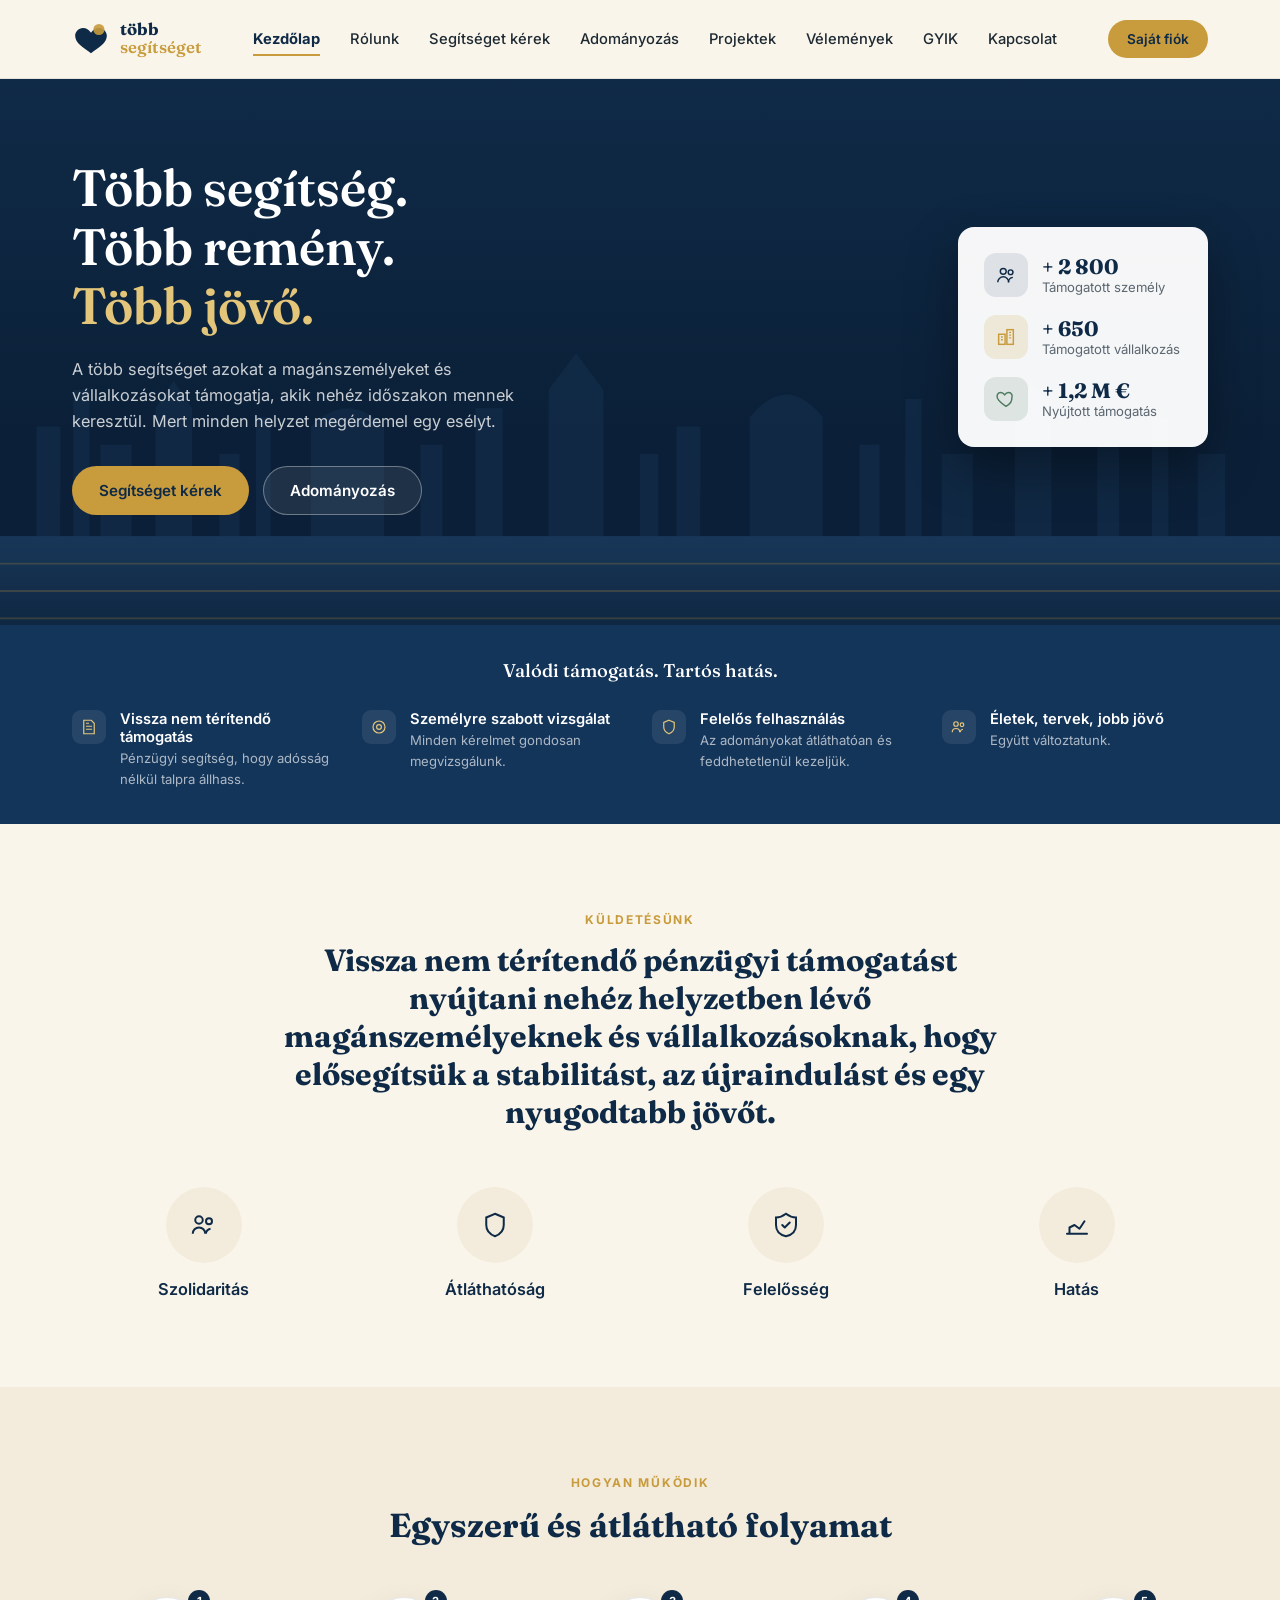
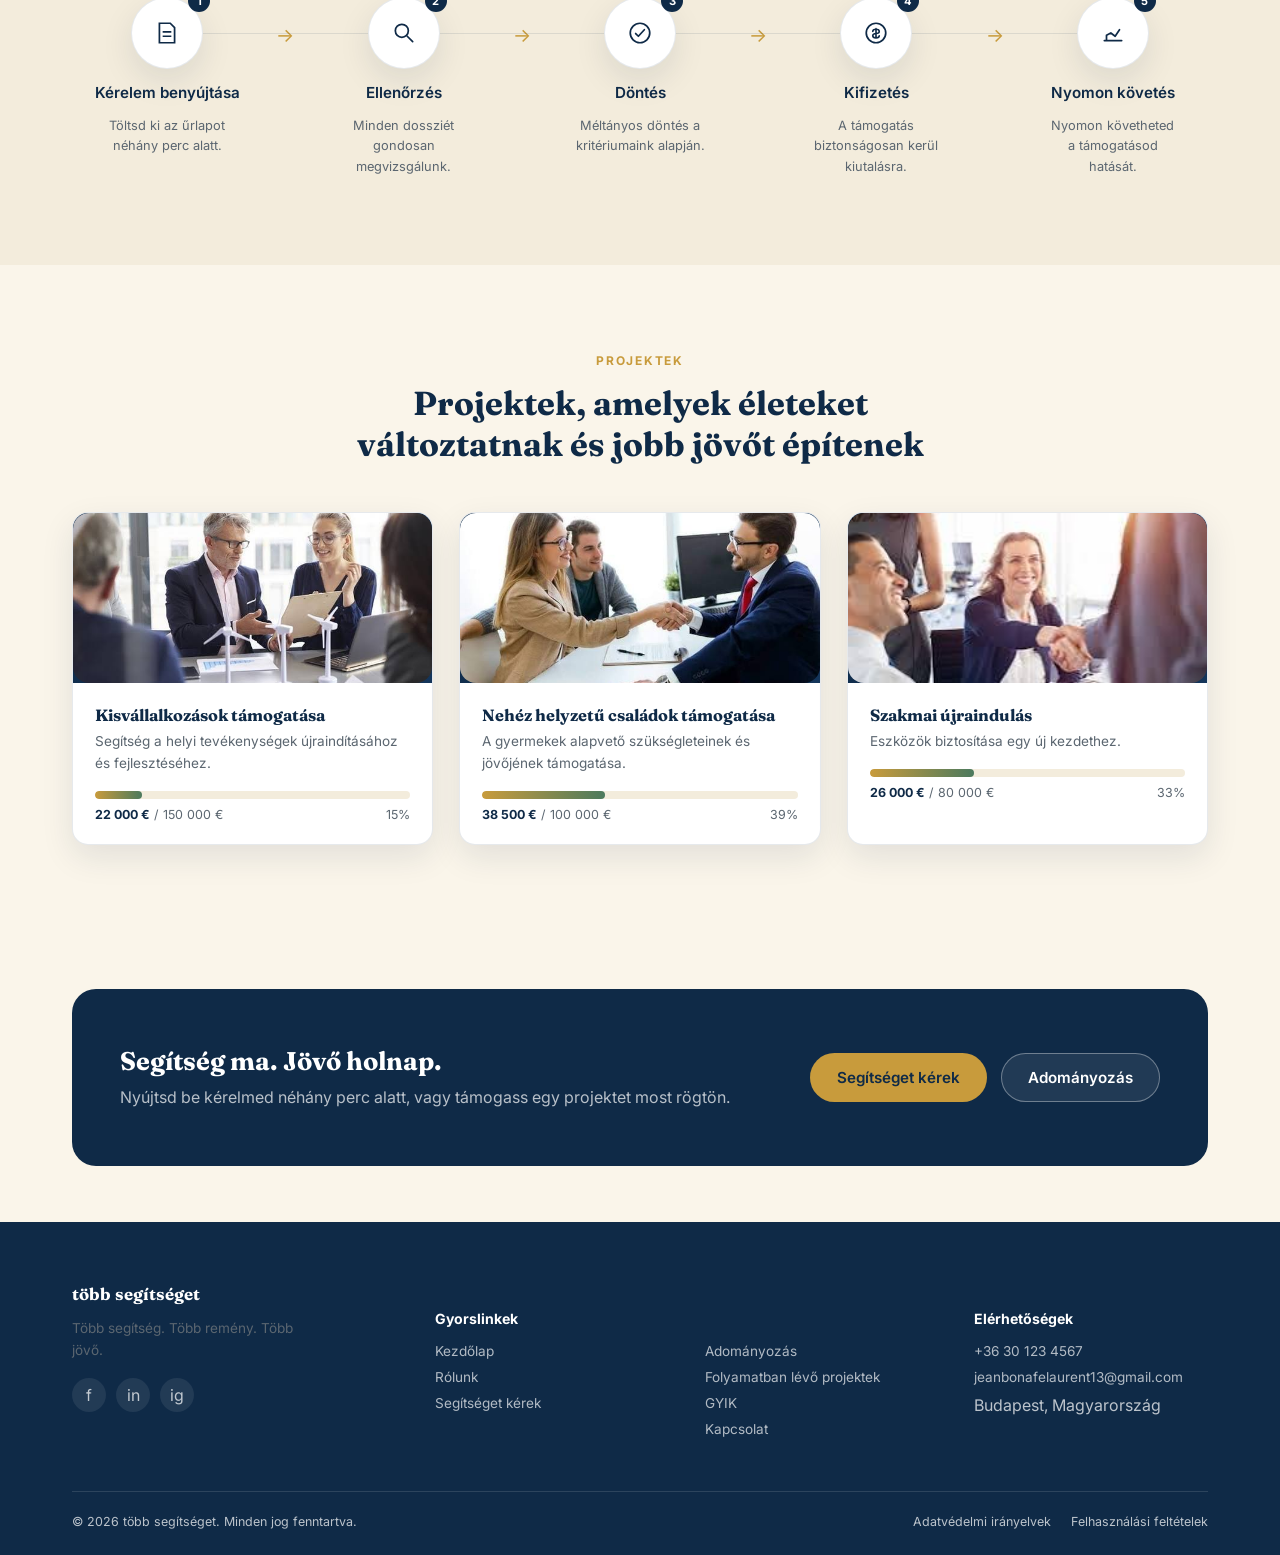
==== index.html @ 17ec4cb7 "Frist commit" ====
<!DOCTYPE html>
<html lang="hu">
<head>
<meta charset="UTF-8">
<meta name="viewport" content="width=device-width, initial-scale=1.0">
<title>Több Segítséget — Plus d'aide. Plus d'espoir. Plus d'avenir.</title>
<link rel="stylesheet" href="css/style.css">
</head>
<body>

<!-- ===================== HEADER ===================== -->
<header class="site-header">
  <div class="container">
    <a href="index.html" class="brand">
      <svg class="brand-mark" viewBox="0 0 48 48" fill="none" xmlns="http://www.w3.org/2000/svg">
        <path d="M14 10c-6 0-10 5-10 10 0 9 10 15 20 22 10-7 20-13 20-22 0-5-4-10-10-10-4 0-7.5 2.2-10 6-2.5-3.8-6-6-10-6z" fill="#0F2A47"/>
        <path d="M24 22c4-5 8-8 12-8 4.5 0 8 3.3 8 8 0 6.5-6.5 11-14 16" fill="none" stroke="#C89B3C" stroke-width="0" />
        <circle cx="34" cy="12" r="7" fill="#C89B3C" opacity="0.9"/>
      </svg>
      <span class="brand-text">
        <span class="top">több</span>
        <span class="bottom">segítséget</span>
      </span>
    </a>
    <nav class="main-nav">
      <a href="index.html" class="active" data-i18n="nav_home">Accueil</a>
      <a href="apropos.html" data-i18n="nav_about">À propos</a>
      <a href="demander-aide.html" data-i18n="nav_ask">Demander une aide</a>
      <a href="financement.html" data-i18n="nav_fund">Faire un financement</a>
      <a href="projets.html" data-i18n="nav_projects">Projets</a>
      <a href="temoignages.html" data-i18n="nav_testimonials">Témoignages</a>
      <a href="faq.html" data-i18n="nav_faq">FAQ</a>
      <a href="contact.html" data-i18n="nav_contact">Contact</a>
    </nav>
    <div class="nav-cta">
      <a href="dashboard.html" class="btn btn-gold btn-sm" data-i18n="nav_account">Espace personnel</a>
      <button class="nav-toggle" aria-label="Menu"><span></span><span></span><span></span></button>
    </div>
  </div>
</header>

<!-- ===================== HERO ===================== -->
<section class="hero">
  <svg class="hero-skyline" viewBox="0 0 1400 640" preserveAspectRatio="xMidYMax slice" xmlns="http://www.w3.org/2000/svg">
    <defs>
      <linearGradient id="skyGrad" x1="0" y1="0" x2="0" y2="1">
        <stop offset="0%" stop-color="#0F2A47"/>
        <stop offset="60%" stop-color="#0B2038"/>
        <stop offset="100%" stop-color="#0B2038"/>
      </linearGradient>
      <linearGradient id="riverGrad" x1="0" y1="0" x2="0" y2="1">
        <stop offset="0%" stop-color="#1a3a5c"/>
        <stop offset="100%" stop-color="#0B2038"/>
      </linearGradient>
    </defs>
    <rect width="1400" height="640" fill="url(#skyGrad)"/>
    <!-- distant skyline silhouette, evokes a riverside capital at dusk -->
    <g opacity="0.55" fill="#16324f">
      <rect x="40" y="380" width="26" height="140"/>
      <rect x="80" y="340" width="18" height="180"/>
      <rect x="110" y="400" width="34" height="120"/>
      <polygon points="170,520 170,360 190,330 210,360 210,520"/>
      <rect x="240" y="410" width="22" height="110"/>
      <rect x="280" y="370" width="16" height="150"/>
      <path d="M340 520 L340 380 Q380 340 420 380 L420 520 Z"/>
      <rect x="460" y="400" width="24" height="120"/>
      <rect x="520" y="360" width="30" height="160"/>
      <polygon points="600,520 600,340 630,300 660,340 660,520"/>
      <rect x="700" y="410" width="20" height="110"/>
      <rect x="740" y="380" width="26" height="140"/>
      <path d="M820 520 L820 370 Q860 320 900 370 L900 520 Z"/>
      <rect x="940" y="400" width="22" height="120"/>
      <rect x="990" y="350" width="18" height="170"/>
      <rect x="1030" y="410" width="34" height="110"/>
      <polygon points="1110,520 1110,360 1130,330 1150,360 1150,520"/>
      <rect x="1200" y="400" width="24" height="120"/>
      <rect x="1260" y="370" width="18" height="150"/>
      <rect x="1310" y="410" width="30" height="110"/>
    </g>
    <!-- river -->
    <rect x="0" y="500" width="1400" height="140" fill="url(#riverGrad)"/>
    <g opacity="0.25" stroke="#C89B3C" stroke-width="2">
      <line x1="0" y1="530" x2="1400" y2="530"/>
      <line x1="0" y1="560" x2="1400" y2="560"/>
      <line x1="0" y1="590" x2="1400" y2="590"/>
    </g>
  </svg>

  <div class="hero-inner">
    <div>
      <h1 data-i18n="hero_title">Plus d'aide.<br>Plus d'espoir.<br><span class="accent">Plus d'avenir.</span></h1>
      <p class="lead" data-i18n="hero_lead">több segítséget soutient les personnes et les entreprises qui traversent des moments difficiles. Parce que chaque situation mérite une opportunité.</p>
      <div class="hero-actions">
        <a href="demander-aide.html" class="btn btn-gold" data-i18n="nav_ask">Demander une aide</a>
        <a href="financement.html" class="btn btn-ghost-white" data-i18n="nav_fund">Faire un financement</a>
      </div>
    </div>

    <div class="hero-stat-card">
      <div class="stat-row">
        <div class="stat-icon i-people">
          <svg width="22" height="22" viewBox="0 0 24 24" fill="none"><circle cx="9" cy="8" r="3.2" stroke="currentColor" stroke-width="1.6"/><path d="M3 20c0-3.3 2.7-6 6-6s6 2.7 6 6" stroke="currentColor" stroke-width="1.6"/><circle cx="17" cy="9" r="2.6" stroke="currentColor" stroke-width="1.6"/><path d="M14.5 20c.3-2.8 2.3-5 5-5.4" stroke="currentColor" stroke-width="1.6"/></svg>
        </div>
        <div>
          <strong>+ 2 800</strong>
          <span data-i18n="stat_people">Personnes aidées</span>
        </div>
      </div>
      <div class="stat-row">
        <div class="stat-icon i-biz">
          <svg width="22" height="22" viewBox="0 0 24 24" fill="none"><rect x="4" y="9" width="7" height="11" stroke="currentColor" stroke-width="1.6"/><rect x="13" y="4" width="7" height="16" stroke="currentColor" stroke-width="1.6"/><path d="M6.5 12h2M6.5 15h2M15.5 7h2M15.5 10h2M15.5 13h2" stroke="currentColor" stroke-width="1.4"/></svg>
        </div>
        <div>
          <strong>+ 650</strong>
          <span data-i18n="stat_biz">Entreprises soutenues</span>
        </div>
      </div>
      <div class="stat-row">
        <div class="stat-icon i-heart">
          <svg width="22" height="22" viewBox="0 0 24 24" fill="none"><path d="M12 20s-7-4.4-9.3-8.8C1.4 8 3 5 6.2 5c2 0 3.4 1.2 4.3 2.6.9-1.4 2.3-2.6 4.3-2.6 3.2 0 4.8 3 3.5 6.2C19 15.6 12 20 12 20z" stroke="currentColor" stroke-width="1.6" stroke-linejoin="round"/></svg>
        </div>
        <div>
          <strong>+ 1,2 M €</strong>
          <span data-i18n="stat_amount">Aides accordées</span>
        </div>
      </div>
    </div>
  </div>
</section>

<!-- ===================== TRUST / VALUE BAR ===================== -->
<section class="trust-bar">
  <div class="container">
    <h3 data-i18n="trust_head">Un soutien concret. Un impact durable.</h3>
    <div class="trust-grid">
      <div class="trust-item">
        <div class="ic"><svg width="18" height="18" viewBox="0 0 24 24" fill="none"><path d="M7 3h8l4 4v14H5V3h2z" stroke="currentColor" stroke-width="1.6"/><path d="M8 11h8M8 15h8M8 7h4" stroke="currentColor" stroke-width="1.6"/></svg></div>
        <div><strong data-i18n="trust1_t">Aide non remboursable</strong><p data-i18n="trust1_p">Une aide financière pour rebondir sans dette.</p></div>
      </div>
      <div class="trust-item">
        <div class="ic"><svg width="18" height="18" viewBox="0 0 24 24" fill="none"><circle cx="12" cy="12" r="8" stroke="currentColor" stroke-width="1.6"/><circle cx="12" cy="12" r="3.2" stroke="currentColor" stroke-width="1.6"/></svg></div>
        <div><strong data-i18n="trust2_t">Étude personnalisée</strong><p data-i18n="trust2_p">Chaque demande est analysée avec attention.</p></div>
      </div>
      <div class="trust-item">
        <div class="ic"><svg width="18" height="18" viewBox="0 0 24 24" fill="none"><path d="M12 3l7 3v6c0 4.5-3 7.5-7 9-4-1.5-7-4.5-7-9V6l7-3z" stroke="currentColor" stroke-width="1.6"/></svg></div>
        <div><strong data-i18n="trust3_t">Utilisation responsable</strong><p data-i18n="trust3_p">Des fonds gérés avec transparence et intégrité.</p></div>
      </div>
      <div class="trust-item">
        <div class="ic"><svg width="18" height="18" viewBox="0 0 24 24" fill="none"><circle cx="8" cy="8" r="3" stroke="currentColor" stroke-width="1.6"/><circle cx="16" cy="9" r="2.4" stroke="currentColor" stroke-width="1.6"/><path d="M3 19c0-2.8 2.2-5 5-5s5 2.2 5 5M13.5 19c.2-2 1.7-3.6 3.7-4" stroke="currentColor" stroke-width="1.6"/></svg></div>
        <div><strong data-i18n="trust4_t">Des vies, des projets, un avenir meilleur</strong><p data-i18n="trust4_p">Ensemble, faisons la différence.</p></div>
      </div>
    </div>
  </div>
</section>

<!-- ===================== MISSION ===================== -->
<section class="section">
  <div class="container">
    <div class="mission">
      <span class="eyebrow" data-i18n="eyebrow_mission">Notre mission</span>
      <h2 data-i18n="mission_text">Offrir un soutien financier non remboursable aux personnes et aux entreprises en difficulté, afin de favoriser la stabilité, la relance et un avenir plus serein.</h2>
    </div>

    <div class="values-grid">
      <div class="value-card">
        <div class="value-icon"><svg width="30" height="30" viewBox="0 0 24 24" fill="none"><circle cx="8" cy="8" r="3" stroke="currentColor" stroke-width="1.6"/><circle cx="16" cy="9" r="2.4" stroke="currentColor" stroke-width="1.6"/><path d="M3 19c0-2.8 2.2-5 5-5s5 2.2 5 5M13.5 19c.2-2 1.7-3.6 3.7-4" stroke="currentColor" stroke-width="1.6"/></svg></div>
        <h4 data-i18n="value1">Solidarité</h4>
      </div>
      <div class="value-card">
        <div class="value-icon"><svg width="30" height="30" viewBox="0 0 24 24" fill="none"><path d="M12 3l7 3v6c0 4.5-3 7.5-7 9-4-1.5-7-4.5-7-9V6l7-3z" stroke="currentColor" stroke-width="1.6"/></svg></div>
        <h4 data-i18n="value2">Transparence</h4>
      </div>
      <div class="value-card">
        <div class="value-icon"><svg width="30" height="30" viewBox="0 0 24 24" fill="none"><path d="M12 3c4 3 6 3 8 3v6c0 5-3.5 8-8 9-4.5-1-8-4-8-9V6c2 0 4 0 8-3z" stroke="currentColor" stroke-width="1.6"/><path d="M9 12l2 2 4-4" stroke="currentColor" stroke-width="1.6" stroke-linecap="round" stroke-linejoin="round"/></svg></div>
        <h4 data-i18n="value3">Responsabilité</h4>
      </div>
      <div class="value-card">
        <div class="value-icon"><svg width="30" height="30" viewBox="0 0 24 24" fill="none"><path d="M4 19h16M6 19v-5l4-2 4 3 4-6" stroke="currentColor" stroke-width="1.6" stroke-linecap="round" stroke-linejoin="round"/></svg></div>
        <h4 data-i18n="value4">Impact</h4>
      </div>
    </div>
  </div>
</section>

<!-- ===================== PROCESS ===================== -->
<section class="section process">
  <div class="container">
    <div class="section-head">
      <span class="eyebrow" data-i18n="eyebrow_how">Comment ça marche</span>
      <h2 data-i18n="process_title">Un processus simple et transparent</h2>
    </div>
    <div class="process-steps">
      <div class="step">
        <div class="step-num"><span class="badge">1</span><svg width="26" height="26" viewBox="0 0 24 24" fill="none"><path d="M7 3h8l4 4v14H5V3h2z" stroke="currentColor" stroke-width="1.6"/><path d="M8 11h8M8 15h8" stroke="currentColor" stroke-width="1.6"/></svg></div>
        <h4 data-i18n="step1_t">Déposer une demande</h4>
        <p data-i18n="step1_p">Remplissez le formulaire en quelques minutes.</p>
      </div>
      <span class="step-arrow">→</span>
      <div class="step">
        <div class="step-num"><span class="badge">2</span><svg width="26" height="26" viewBox="0 0 24 24" fill="none"><circle cx="10" cy="10" r="6" stroke="currentColor" stroke-width="1.6"/><path d="M15 15l5 5" stroke="currentColor" stroke-width="1.6" stroke-linecap="round"/></svg></div>
        <h4 data-i18n="step2_t">Vérification</h4>
        <p data-i18n="step2_p">Nous étudions chaque dossier avec soin.</p>
      </div>
      <span class="step-arrow">→</span>
      <div class="step">
        <div class="step-num"><span class="badge">3</span><svg width="26" height="26" viewBox="0 0 24 24" fill="none"><circle cx="12" cy="12" r="9" stroke="currentColor" stroke-width="1.6"/><path d="M8 12.5l2.5 2.5L16 9" stroke="currentColor" stroke-width="1.6" stroke-linecap="round" stroke-linejoin="round"/></svg></div>
        <h4 data-i18n="step3_t">Décision</h4>
        <p data-i18n="step3_p">Une décision équitable selon nos critères.</p>
      </div>
      <span class="step-arrow">→</span>
      <div class="step">
        <div class="step-num"><span class="badge">4</span><svg width="26" height="26" viewBox="0 0 24 24" fill="none"><circle cx="12" cy="12" r="9" stroke="currentColor" stroke-width="1.6"/><path d="M12 8v8M9 10.5c0-1.5 1.3-2 3-2s3 .8 3 2-1.2 1.8-3 2-3 .8-3 2 1.3 2 3 2 3-.5 3-2" stroke="currentColor" stroke-width="1.5" stroke-linecap="round"/></svg></div>
        <h4 data-i18n="step4_t">Versement</h4>
        <p data-i18n="step4_p">L'aide est versée en toute sécurité.</p>
      </div>
      <span class="step-arrow">→</span>
      <div class="step">
        <div class="step-num"><span class="badge">5</span><svg width="26" height="26" viewBox="0 0 24 24" fill="none"><path d="M4 19h16M6 19v-5l4-2 4 3 4-6" stroke="currentColor" stroke-width="1.6" stroke-linecap="round" stroke-linejoin="round"/></svg></div>
        <h4 data-i18n="step5_t">Suivi</h4>
        <p data-i18n="step5_p">Vous suivez l'impact de votre aide.</p>
      </div>
    </div>
  </div>
</section>

<!-- ===================== PROJECTS PREVIEW ===================== -->
<section class="section">
  <div class="container">
    <div class="section-head">
      <span class="eyebrow" data-i18n="nav_projects">Projets en cours</span>
      <h2 data-i18n="projects_head">Des projets qui changent des vies et construisent un avenir meilleur</h2>
    </div>
    <div class="projects-grid">
      <div class="project-card">
        <div class="project-photo">
                    <img src="images/images.jpg" alt="Soutien aux petites entreprises" style="width:100%;height:100%;object-fit:cover;border-radius:var(--radius);">
        </div>
        <div class="project-body">
          <h4 data-i18n="proj1_name">Soutien aux petites entreprises</h4>
          <p data-i18n="proj1_desc">Aider à relancer et développer les activités locales.</p>
          <div class="progress-track"><div class="progress-fill" style="width:15%"></div></div>
          <div class="progress-meta"><span><strong>22 000 €</strong> / 150 000 €</span><span>15%</span></div>
        </div>
      </div>
      <div class="project-card">
        <div class="project-photo">
                    <img src="images/images1.jpg" alt="Aide aux familles en difficulté" style="width:100%;height:100%;object-fit:cover;border-radius:var(--radius);">
        </div>
        <div class="project-body">
          <h4 data-i18n="proj2_name">Aide aux familles en difficulté</h4>
          <p data-i18n="proj2_desc">Soutenir les besoins essentiels et l'avenir des enfants.</p>
          <div class="progress-track"><div class="progress-fill" style="width:39%"></div></div>
          <div class="progress-meta"><span><strong>38 500 €</strong> / 100 000 €</span><span>39%</span></div>
        </div>
      </div>
      <div class="project-card">
        <div class="project-photo">
          <img src="images/images2.jpg" alt="Relance professionnelle" style="width:100%;height:100%;object-fit:cover;border-radius:var(--radius);">
        </div>
        <div class="project-body">
          <h4 data-i18n="proj3_name">Relance professionnelle</h4>
          <p data-i18n="proj3_desc">Redonner les moyens d'un nouveau départ.</p>
          <div class="progress-track"><div class="progress-fill" style="width:33%"></div></div>
          <div class="progress-meta"><span><strong>26 000 €</strong> / 80 000 €</span><span>33%</span></div>
        </div>
      </div>
    </div>
  </div>
</section>

<!-- ===================== CTA ===================== -->
<section class="section-tight">
  <div class="container">
    <div class="cta-band">
      <div>
        <h3 data-i18n="cta_title">Une aide aujourd'hui. Un avenir demain.</h3>
        <p data-i18n="cta_sub">Déposez votre demande en quelques minutes, ou soutenez un projet dès maintenant.</p>
      </div>
      <div class="cta-actions">
        <a href="demander-aide.html" class="btn btn-gold" data-i18n="nav_ask">Demander une aide</a>
        <a href="financement.html" class="btn btn-ghost-white" data-i18n="nav_fund">Faire un financement</a>
      </div>
    </div>
  </div>
</section>

<!-- ===================== FOOTER ===================== -->
<footer class="site-footer">
  <div class="container">
    <div class="footer-grid">
      <div class="footer-brand">
        <div class="brand">
          <span class="brand-text"><span class="top">több segítséget</span></span>
        </div>
        <p data-i18n="hero_tagline">Plus d'aide. Plus d'espoir. Plus d'avenir.</p>
        <div class="footer-social">
          <a href="#" aria-label="Facebook">f</a>
          <a href="#" aria-label="LinkedIn">in</a>
          <a href="#" aria-label="Instagram">ig</a>
        </div>
      </div>
      <div class="footer-col">
        <h5 data-i18n="footer_links">Liens rapides</h5>
        <a href="index.html" data-i18n="nav_home">Accueil</a>
        <a href="apropos.html" data-i18n="nav_about">À propos</a>
        <a href="demander-aide.html" data-i18n="nav_ask">Demander une aide</a>
      </div>
      <div class="footer-col">
        <h5>&nbsp;</h5>
        <a href="financement.html" data-i18n="nav_fund">Faire un financement</a>
        <a href="projets.html" data-i18n="ph_projects_crumb">Projets en cours</a>
        <a href="faq.html" data-i18n="nav_faq">FAQ</a>
        <a href="contact.html" data-i18n="nav_contact">Contact</a>
      </div>
      <div class="footer-col">
        <h5 data-i18n="footer_info">Informations</h5>
        <a href="tel:+36301234567">+36 30 123 4567</a>
        <a href="mailto:jeanbonafelaurent13@gmail.com">jeanbonafelaurent13@gmail.com</a>
        <span data-i18n="footer_city">Budapest, Hongrie</span>
      </div>
    </div>
    <div class="footer-bottom">
      <span data-i18n="footer_rights">© 2026 több segítséget. Tous droits réservés.</span>
      <span><a href="#" data-i18n="footer_privacy">Politique de confidentialité</a><a href="#" data-i18n="footer_terms">Conditions d'utilisation</a></span>
    </div>
  </div>
</footer>

<script src="js/i18n.js"></script>
<script src="js/nav.js"></script>
</body>
</html>
---- css/style.css ----
/* ==========================================================================
   több segítséget — design tokens
   Cream #F8F3E9 / Navy #0F2A47 / Gold #C89B3C / Green #4C7A5E / Ink #1B2A38
   Display: Fraunces (serif, warm) — Body/UI: Inter
   ========================================================================== */

@import url('https://fonts.googleapis.com/css2?family=Fraunces:opsz,wght@9..144,400;9..144,500;9..144,600;9..144,700&family=Inter:wght@400;500;600;700;800&display=swap');

:root{
  --cream: #FAF5EA;
  --cream-deep: #F3ECDC;
  --navy: #0F2A47;
  --navy-2: #14355A;
  --gold: #C89B3C;
  --gold-light: #E4C67A;
  --green: #4C7A5E;
  --ink: #1E2A33;
  --ink-soft: #5B6670;
  --white: #FFFFFF;
  --line: rgba(15,42,71,0.10);
  --shadow: 0 12px 32px rgba(15,42,71,0.10);
  --radius: 16px;
  --radius-sm: 10px;
  --font-display: 'Fraunces', 'Georgia', serif;
  --font-body: 'Inter', -apple-system, sans-serif;
}

*{box-sizing:border-box;}
html{scroll-behavior:smooth;}
body{
  margin:0;
  font-family:var(--font-body);
  color:var(--ink);
  background:var(--cream);
  -webkit-font-smoothing:antialiased;
}
img{max-width:100%;display:block;}
a{color:inherit;text-decoration:none;}
h1,h2,h3,h4{font-family:var(--font-display);margin:0;color:var(--navy);}
p{margin:0;line-height:1.6;color:var(--ink-soft);}
button{font-family:inherit;cursor:pointer;}
.container{max-width:1200px;margin:0 auto;padding:0 32px;}

/* focus visibility */
a:focus-visible, button:focus-visible, input:focus-visible, textarea:focus-visible, select:focus-visible{
  outline:2px solid var(--gold);
  outline-offset:2px;
}

/* ---------- Buttons ---------- */
.btn{
  display:inline-flex;align-items:center;gap:8px;
  padding:14px 26px;border-radius:999px;
  font-weight:600;font-size:0.95rem;
  border:1px solid transparent;
  transition:transform .15s ease, box-shadow .15s ease, background .15s ease;
  white-space:nowrap;
}
.btn:hover{transform:translateY(-1px);}
.btn-gold{background:var(--gold);color:var(--navy);}
.btn-gold:hover{background:var(--gold-light);box-shadow:0 8px 20px rgba(200,155,60,0.35);}
.btn-navy{background:var(--navy);color:var(--white);}
.btn-navy:hover{background:var(--navy-2);box-shadow:0 8px 20px rgba(15,42,71,0.25);}
.btn-outline{background:transparent;color:var(--navy);border-color:var(--navy);}
.btn-outline:hover{background:var(--navy);color:var(--white);}
.btn-ghost-white{background:rgba(255,255,255,0.08);color:var(--white);border-color:rgba(255,255,255,0.35);}
.btn-ghost-white:hover{background:rgba(255,255,255,0.18);}
.btn-sm{padding:10px 18px;font-size:0.85rem;}
.btn-block{width:100%;justify-content:center;}

/* ---------- Header ---------- */
.site-header{
  position:sticky;top:0;z-index:50;
  background:rgba(250,245,234,0.92);
  backdrop-filter:blur(10px);
  border-bottom:1px solid var(--line);
}
.site-header .container{
  display:flex;align-items:center;justify-content:space-between;
  height:78px;
}
.brand{display:flex;align-items:center;gap:10px;}
.brand-mark{width:38px;height:38px;flex-shrink:0;}
.brand-text{font-family:var(--font-display);line-height:1.05;}
.brand-text .top{display:block;font-weight:700;font-size:1.05rem;color:var(--navy);}
.brand-text .bottom{display:block;font-weight:600;font-size:1.05rem;color:var(--gold);}

.main-nav{display:flex;align-items:center;gap:30px;}
.main-nav a{
  font-size:0.92rem;font-weight:500;color:var(--ink);
  position:relative;padding:6px 0;
}
.main-nav a.active{color:var(--navy);font-weight:700;}
.main-nav a::after{
  content:"";position:absolute;left:0;bottom:-2px;height:2px;width:0;
  background:var(--gold);transition:width .2s ease;
}
.main-nav a:hover::after, .main-nav a.active::after{width:100%;}
.nav-cta{display:flex;align-items:center;gap:16px;}
.nav-toggle{display:none;background:none;border:none;padding:8px;}
.nav-toggle span{display:block;width:22px;height:2px;background:var(--navy);margin:5px 0;}
.lang-switch{display:flex;border:1px solid var(--line);border-radius:999px;overflow:hidden;margin-right:6px;}
.lang-switch button{
  background:none;border:none;padding:7px 12px;font-size:0.75rem;font-weight:700;
  color:var(--ink-soft);cursor:pointer;letter-spacing:0.03em;
}
.lang-switch button.active{background:var(--navy);color:var(--white);}

/* ---------- Hero ---------- */
.hero{
  position:relative;
  background:linear-gradient(180deg, var(--navy) 0%, #0B2038 100%);
  overflow:hidden;
  color:var(--white);
}
.hero-skyline{
  position:absolute;inset:0;opacity:0.9;
}
.hero-inner{
  position:relative;z-index:2;
  display:grid;grid-template-columns:1.1fr 0.9fr;gap:40px;
  align-items:center;
  padding:80px 32px 110px;
  max-width:1200px;margin:0 auto;
}
.hero h1{
  font-size:clamp(2.2rem, 4vw, 3.2rem);
  line-height:1.15;color:var(--white);font-weight:600;
}
.hero h1 .accent{color:var(--gold-light);}
.hero p.lead{
  margin-top:20px;max-width:480px;color:rgba(255,255,255,0.78);font-size:1.02rem;
}
.hero-actions{display:flex;gap:14px;margin-top:32px;flex-wrap:wrap;}
.hero-stat-card{
  position:relative;z-index:2;
  background:rgba(255,255,255,0.96);
  border-radius:var(--radius);
  padding:26px 26px;
  box-shadow:0 20px 50px rgba(0,0,0,0.35);
  display:flex;flex-direction:column;gap:18px;
  justify-self:end;
  min-width:250px;
}
.stat-row{display:flex;align-items:center;gap:14px;}
.stat-icon{
  width:44px;height:44px;border-radius:12px;
  display:flex;align-items:center;justify-content:center;
  flex-shrink:0;
}
.stat-icon.i-people{background:rgba(15,42,71,0.10);color:var(--navy);}
.stat-icon.i-biz{background:rgba(200,155,60,0.16);color:var(--gold);}
.stat-icon.i-heart{background:rgba(76,122,94,0.14);color:var(--green);}
.stat-row strong{display:block;font-family:var(--font-display);font-size:1.3rem;color:var(--navy);}
.stat-row span{display:block;font-size:0.82rem;color:var(--ink-soft);}
.hero-wave{
  position:absolute;left:0;right:0;bottom:-1px;line-height:0;z-index:1;
}

/* ---------- Trust bar ---------- */
.trust-bar{background:var(--navy-2);color:var(--white);padding:34px 0;}
.trust-bar h3{color:var(--white);text-align:center;font-weight:500;font-size:1.15rem;margin-bottom:28px;}
.trust-grid{display:grid;grid-template-columns:repeat(4,1fr);gap:24px;}
.trust-item{display:flex;gap:14px;align-items:flex-start;}
.trust-item .ic{
  width:34px;height:34px;border-radius:9px;background:rgba(255,255,255,0.08);
  display:flex;align-items:center;justify-content:center;flex-shrink:0;color:var(--gold-light);
}
.trust-item strong{display:block;font-size:0.92rem;font-weight:600;color:var(--white);}
.trust-item p{font-size:0.82rem;color:rgba(255,255,255,0.65);margin-top:2px;}

/* ---------- Section generic ---------- */
.section{padding:88px 0;}
.section-tight{padding:56px 0;}
.eyebrow{
  text-transform:uppercase;letter-spacing:0.14em;font-size:0.75rem;
  font-weight:700;color:var(--gold);margin-bottom:14px;display:block;
}
.section-head{max-width:640px;margin:0 auto 48px;text-align:center;}
.section-head h2{font-size:clamp(1.7rem,2.6vw,2.3rem);}
.section-head p{margin-top:14px;font-size:1.02rem;}

/* Mission */
.mission{text-align:center;max-width:760px;margin:0 auto;}
.mission h2{font-size:clamp(1.6rem,2.4vw,2.1rem);margin-bottom:16px;}
.mission p{font-size:1.05rem;}

/* Values grid */
.values-grid{
  display:grid;grid-template-columns:repeat(4,1fr);gap:28px;margin-top:56px;
}
.value-card{text-align:center;}
.value-icon{
  width:76px;height:76px;border-radius:50%;margin:0 auto 16px;
  display:flex;align-items:center;justify-content:center;
  background:var(--cream-deep);color:var(--navy);
}
.value-card h4{font-size:1.02rem;font-weight:600;font-family:var(--font-body);color:var(--navy);}

/* Process */
.process{background:var(--cream-deep);}
.process-steps{
  display:flex;justify-content:space-between;gap:14px;margin-top:52px;position:relative;
}
.process-steps::before{
  content:"";position:absolute;top:36px;left:8%;right:8%;height:1px;background:var(--line);z-index:0;
}
.step{
  position:relative;z-index:1;flex:1;text-align:center;display:flex;flex-direction:column;align-items:center;gap:14px;
}
.step-num{
  width:72px;height:72px;border-radius:50%;background:var(--white);
  border:1px solid var(--line);
  display:flex;align-items:center;justify-content:center;color:var(--navy);
  box-shadow:var(--shadow);position:relative;
}
.step-num .badge{
  position:absolute;top:-8px;right:-8px;
  width:22px;height:22px;border-radius:50%;background:var(--navy);color:var(--white);
  font-size:0.7rem;font-weight:700;display:flex;align-items:center;justify-content:center;
}
.step h4{font-size:0.95rem;font-weight:600;font-family:var(--font-body);color:var(--navy);}
.step p{font-size:0.8rem;max-width:130px;}
.step-arrow{color:var(--gold);align-self:flex-start;margin-top:26px;font-size:1.2rem;}

/* Impact features (4 icon cards, split by verticals) */
.impact-grid{display:grid;grid-template-columns:repeat(4,1fr);gap:0;}
.impact-item{
  display:flex;gap:14px;align-items:flex-start;padding:0 24px;
  border-right:1px solid var(--line);
}
.impact-item:last-child{border-right:none;}
.impact-item .ic{
  width:42px;height:42px;border-radius:10px;flex-shrink:0;
  display:flex;align-items:center;justify-content:center;
  background:var(--cream-deep);color:var(--navy);
}
.impact-item strong{display:block;font-size:0.92rem;color:var(--navy);}
.impact-item p{font-size:0.8rem;margin-top:4px;}

/* Projects grid */
.projects-grid{display:grid;grid-template-columns:repeat(3,1fr);gap:26px;}
.project-card{
  background:var(--white);border-radius:var(--radius);overflow:hidden;
  box-shadow:var(--shadow);border:1px solid var(--line);
}
.project-photo{height:170px;background:linear-gradient(135deg,var(--navy),var(--navy-2));position:relative;}
.project-body{padding:22px;}
.project-body h4{font-size:1.02rem;margin-bottom:6px;}
.project-body p{font-size:0.85rem;}
.progress-track{
  margin-top:16px;height:8px;border-radius:999px;background:var(--cream-deep);overflow:hidden;
}
.progress-fill{height:100%;border-radius:999px;background:linear-gradient(90deg,var(--gold),var(--green));}
.progress-meta{display:flex;justify-content:space-between;font-size:0.78rem;margin-top:8px;color:var(--ink-soft);}
.progress-meta strong{color:var(--navy);}

/* Testimonials */
.testimonial-card{
  background:var(--white);border-radius:var(--radius);padding:30px;
  box-shadow:var(--shadow);border:1px solid var(--line);
}
.testimonial-card .quote{font-family:var(--font-display);font-size:1.05rem;color:var(--navy);font-style:italic;}
.testimonial-who{display:flex;align-items:center;gap:12px;margin-top:20px;}
.avatar{width:40px;height:40px;border-radius:50%;background:var(--cream-deep);}
.testimonial-who strong{display:block;font-size:0.88rem;color:var(--navy);}
.testimonial-who span{font-size:0.78rem;}
.testimonials-grid{display:grid;grid-template-columns:repeat(3,1fr);gap:26px;}

/* CTA band */
.cta-band{
  background:var(--navy);color:var(--white);border-radius:24px;
  padding:56px 48px;display:flex;align-items:center;justify-content:space-between;gap:32px;
  flex-wrap:wrap;
}
.cta-band h3{color:var(--white);font-size:1.6rem;max-width:460px;}
.cta-band p{color:rgba(255,255,255,0.7);margin-top:8px;}
.cta-actions{display:flex;gap:14px;flex-wrap:wrap;}

/* ---------- Footer ---------- */
.site-footer{background:var(--navy);color:rgba(255,255,255,0.72);padding:64px 0 26px;}
.footer-grid{
  display:grid;grid-template-columns:1.4fr 1fr 1fr 1fr;gap:36px;padding-bottom:44px;
  border-bottom:1px solid rgba(255,255,255,0.12);
}
.footer-brand .brand-text .top{color:var(--white);}
.footer-brand p{margin-top:14px;font-size:0.85rem;max-width:240px;}
.footer-col h5{color:var(--white);font-size:0.88rem;margin-bottom:16px;font-family:var(--font-body);font-weight:700;}
.footer-col a, .footer-col li{display:block;font-size:0.85rem;margin-bottom:10px;color:rgba(255,255,255,0.68);}
.footer-col a:hover{color:var(--gold-light);}
.footer-social{display:flex;gap:10px;margin-top:16px;}
.footer-social a{
  width:34px;height:34px;border-radius:50%;background:rgba(255,255,255,0.08);
  display:flex;align-items:center;justify-content:center;
}
.footer-social a:hover{background:var(--gold);color:var(--navy);}
.footer-bottom{
  display:flex;justify-content:space-between;padding-top:22px;font-size:0.78rem;flex-wrap:wrap;gap:12px;
}
.footer-bottom a{margin-left:20px;}

/* ---------- Page hero (sub-pages) ---------- */
.page-hero{
  background:var(--navy);color:var(--white);padding:64px 0 48px;
}
.page-hero h1{color:var(--white);font-size:clamp(1.8rem,3vw,2.4rem);}
.page-hero p{color:rgba(255,255,255,0.7);margin-top:12px;max-width:520px;}
.breadcrumb{font-size:0.8rem;color:var(--gold-light);margin-bottom:14px;display:block;}

/* ---------- Forms (Demander une aide) ---------- */
.form-shell{
  display:grid;grid-template-columns:280px 1fr;gap:0;
  background:var(--white);border-radius:var(--radius);overflow:hidden;
  box-shadow:var(--shadow);border:1px solid var(--line);
}
.form-side{background:var(--cream-deep);padding:36px 30px;}
.form-side h3{font-size:1.15rem;margin-bottom:10px;}
.form-side p{font-size:0.85rem;margin-bottom:28px;}
.form-steps{list-style:none;margin:0;padding:0;display:flex;flex-direction:column;gap:6px;}
.form-steps li{
  display:flex;align-items:center;gap:12px;padding:12px 14px;border-radius:10px;font-size:0.88rem;color:var(--ink-soft);
}
.form-steps li .num{
  width:26px;height:26px;border-radius:50%;background:var(--white);border:1px solid var(--line);
  display:flex;align-items:center;justify-content:center;font-size:0.75rem;font-weight:700;color:var(--ink-soft);flex-shrink:0;
}
.form-steps li.active{background:var(--white);color:var(--navy);font-weight:600;box-shadow:0 4px 12px rgba(15,42,71,0.08);}
.form-steps li.active .num{background:var(--navy);color:var(--white);border-color:var(--navy);}
.form-steps li.done .num{background:var(--green);color:var(--white);border-color:var(--green);}

.form-main{padding:40px 44px;}
.form-main h3{font-size:1.2rem;margin-bottom:26px;}
.field-grid{display:grid;grid-template-columns:1fr 1fr;gap:20px;}
.field{margin-bottom:20px;}
.field.full{grid-column:1/-1;}
.field label{
  display:block;font-size:0.82rem;font-weight:600;color:var(--navy);margin-bottom:8px;
}
.field label .req{color:var(--gold);}
.field input, .field select, .field textarea{
  width:100%;padding:12px 14px;border-radius:var(--radius-sm);
  border:1px solid var(--line);background:var(--cream);
  font-family:inherit;font-size:0.92rem;color:var(--ink);
}
.field input:focus, .field select:focus, .field textarea:focus{
  outline:none;border-color:var(--gold);background:var(--white);
}
.password-field{position:relative;}
.password-field input{padding-right:44px;}
.password-toggle{
  position:absolute;top:50%;right:12px;transform:translateY(-50%);
  background:none;border:none;padding:4px;line-height:0;
  color:var(--ink-soft);cursor:pointer;
}
.password-toggle:hover{color:var(--navy);}
.form-nav-actions{display:flex;justify-content:space-between;margin-top:32px;}

/* ---------- Dashboard ---------- */
.dash-shell{display:grid;grid-template-columns:250px 1fr;min-height:70vh;background:var(--white);border-radius:var(--radius);overflow:hidden;box-shadow:var(--shadow);border:1px solid var(--line);}
.dash-side{background:var(--navy);color:rgba(255,255,255,0.75);padding:28px 18px;}
.dash-side .u{display:flex;align-items:center;gap:10px;padding:0 8px 24px;border-bottom:1px solid rgba(255,255,255,0.12);margin-bottom:18px;}
.dash-side .u .av{width:38px;height:38px;border-radius:50%;background:var(--gold);color:var(--navy);display:flex;align-items:center;justify-content:center;font-weight:700;}
.dash-side .u strong{color:var(--white);display:block;font-size:0.88rem;}
.dash-side .u span{font-size:0.72rem;color:rgba(255,255,255,0.5);}
.dash-nav a{
  display:flex;align-items:center;gap:12px;padding:11px 14px;border-radius:10px;font-size:0.88rem;margin-bottom:4px;color:rgba(255,255,255,0.7);
}
.dash-nav a.active, .dash-nav a:hover{background:rgba(255,255,255,0.08);color:var(--white);}
.dash-main{padding:36px 40px;}
.dash-kpis{display:grid;grid-template-columns:repeat(3,1fr);gap:20px;margin:28px 0 36px;}
.kpi-card{background:var(--cream-deep);border-radius:var(--radius-sm);padding:20px;}
.kpi-card span{font-size:0.8rem;color:var(--ink-soft);}
.kpi-card strong{display:block;font-family:var(--font-display);font-size:1.7rem;color:var(--navy);margin-top:6px;}
.updates-list{display:flex;flex-direction:column;gap:14px;}
.update-row{display:flex;gap:14px;align-items:flex-start;padding:14px 0;border-bottom:1px solid var(--line);}
.update-row:last-child{border-bottom:none;}
.update-dot{width:28px;height:28px;border-radius:50%;background:rgba(76,122,94,0.14);color:var(--green);display:flex;align-items:center;justify-content:center;flex-shrink:0;}
.update-row strong{font-size:0.88rem;color:var(--navy);}
.update-row p{font-size:0.8rem;margin-top:2px;}
.update-row time{font-size:0.75rem;color:var(--ink-soft);white-space:nowrap;margin-left:auto;}

/* ---------- Utilities ---------- */
.text-center{text-align:center;}
.mt-56{margin-top:56px;}
.grid-2{display:grid;grid-template-columns:1fr 1fr;gap:40px;align-items:center;}

/* ---------- Responsive ---------- */
@media (max-width: 980px){
  .main-nav{
    display:none;position:absolute;top:78px;left:0;right:0;
    background:var(--cream);border-bottom:1px solid var(--line);
    flex-direction:column;align-items:flex-start;gap:4px;
    padding:16px 32px 24px;box-shadow:var(--shadow);z-index:60;
  }
  .main-nav.open{display:flex;}
  .main-nav a{padding:10px 0;width:100%;}
  .nav-cta .btn-outline{display:none;}
  .nav-toggle{display:block;}
  .hero-inner{grid-template-columns:1fr;padding-bottom:60px;}
  .hero-stat-card{justify-self:start;}
  .trust-grid, .values-grid, .impact-grid{grid-template-columns:repeat(2,1fr);}
  .impact-item{border-right:none;border-bottom:1px solid var(--line);padding-bottom:20px;}
  .projects-grid, .testimonials-grid{grid-template-columns:1fr;}
  .footer-grid{grid-template-columns:1fr 1fr;}
  .form-shell, .dash-shell{grid-template-columns:1fr;}
  .form-side{display:none;}
  .field-grid{grid-template-columns:1fr;}
  .process-steps{flex-direction:column;gap:28px;}
  .process-steps::before{display:none;}
  .step-arrow{display:none;}
  .dash-kpis{grid-template-columns:1fr;}
}
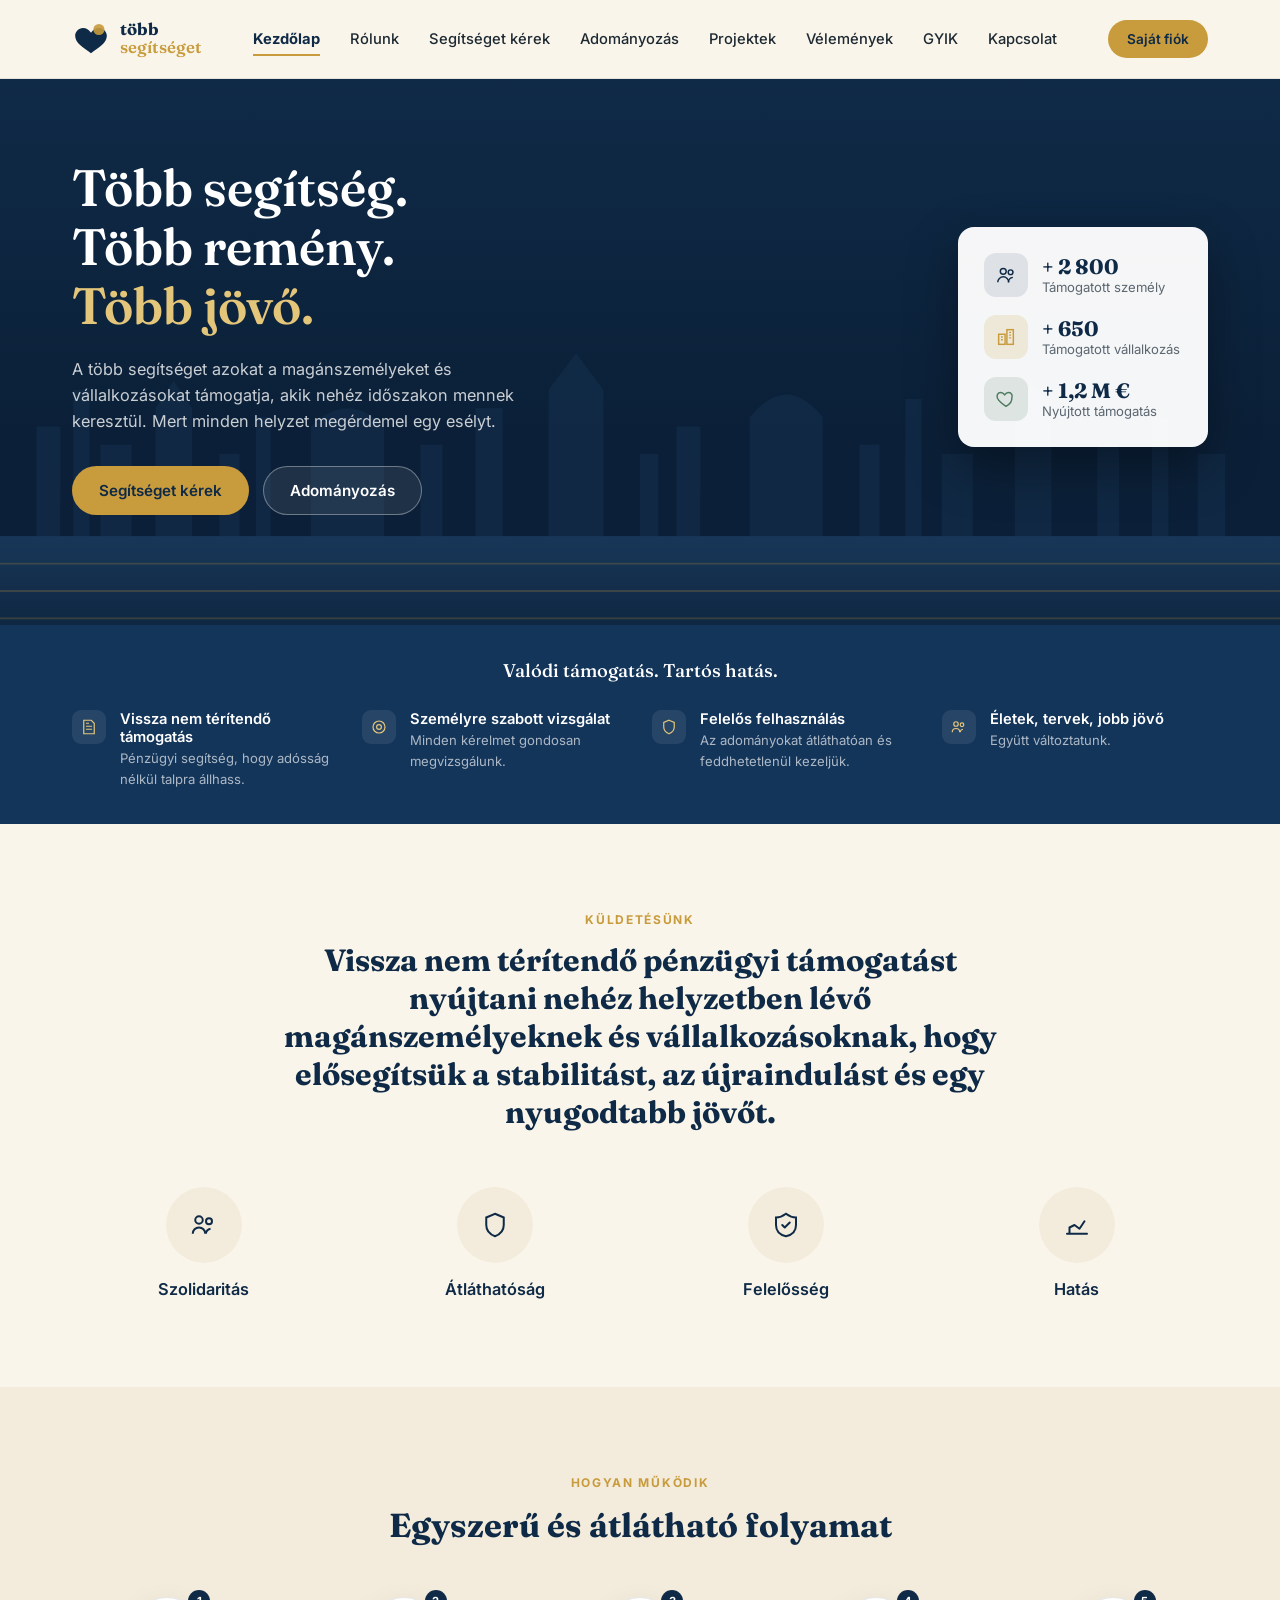
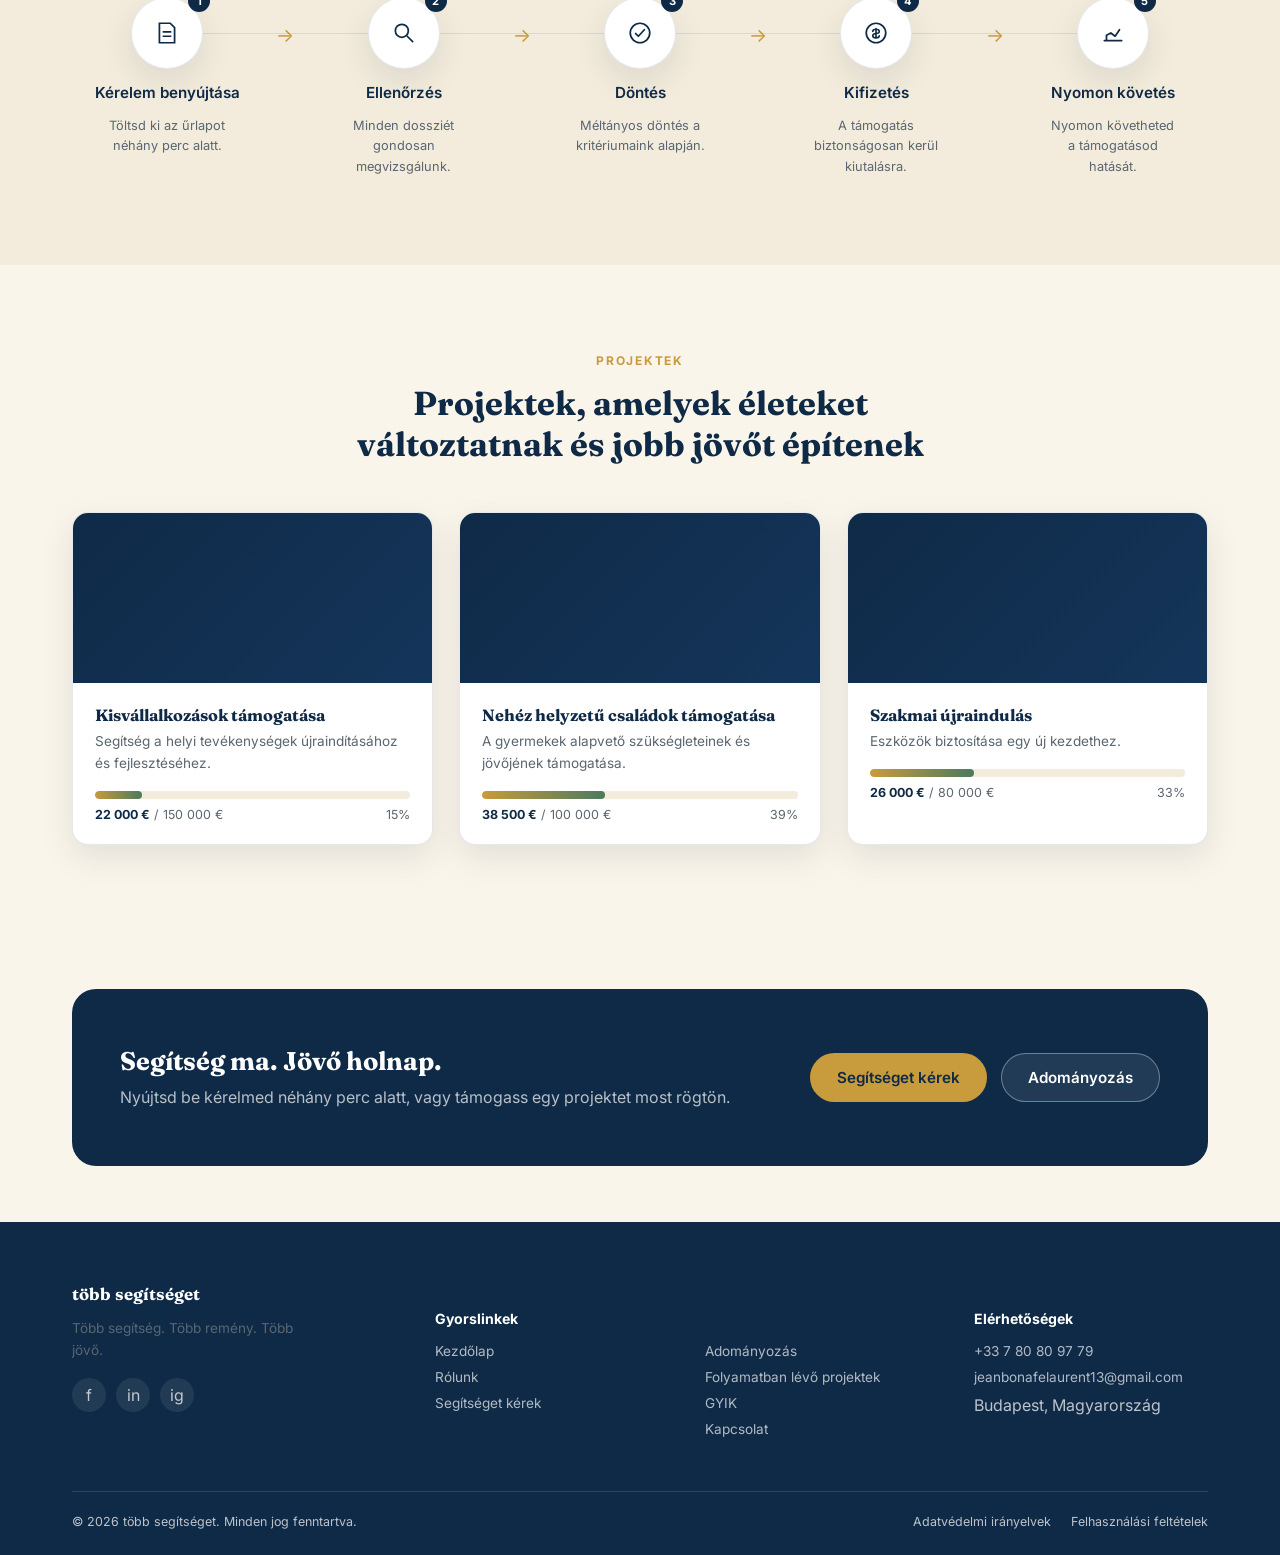
==== commit 9fbc9885: "Ajout back-end PHP/MySQL, compte admin, traduction FR/HU, virement bancaire" ====
--- a/index.html
+++ b/index.html
@@ -232,9 +232,7 @@
     </div>
     <div class="projects-grid">
       <div class="project-card">
-        <div class="project-photo">
-                    <img src="images/images.jpg" alt="Soutien aux petites entreprises" style="width:100%;height:100%;object-fit:cover;border-radius:var(--radius);">
-        </div>
+        <div class="project-photo"></div>
         <div class="project-body">
           <h4 data-i18n="proj1_name">Soutien aux petites entreprises</h4>
           <p data-i18n="proj1_desc">Aider à relancer et développer les activités locales.</p>
@@ -243,9 +241,7 @@
         </div>
       </div>
       <div class="project-card">
-        <div class="project-photo">
-                    <img src="images/images1.jpg" alt="Aide aux familles en difficulté" style="width:100%;height:100%;object-fit:cover;border-radius:var(--radius);">
-        </div>
+        <div class="project-photo"></div>
         <div class="project-body">
           <h4 data-i18n="proj2_name">Aide aux familles en difficulté</h4>
           <p data-i18n="proj2_desc">Soutenir les besoins essentiels et l'avenir des enfants.</p>
@@ -254,9 +250,7 @@
         </div>
       </div>
       <div class="project-card">
-        <div class="project-photo">
-          <img src="images/images2.jpg" alt="Relance professionnelle" style="width:100%;height:100%;object-fit:cover;border-radius:var(--radius);">
-        </div>
+        <div class="project-photo"></div>
         <div class="project-body">
           <h4 data-i18n="proj3_name">Relance professionnelle</h4>
           <p data-i18n="proj3_desc">Redonner les moyens d'un nouveau départ.</p>
@@ -314,7 +308,7 @@
       </div>
       <div class="footer-col">
         <h5 data-i18n="footer_info">Informations</h5>
-        <a href="tel:+36301234567">+36 30 123 4567</a>
+        <a href="tel:+33780809779">+33 7 80 80 97 79</a>
         <a href="mailto:jeanbonafelaurent13@gmail.com">jeanbonafelaurent13@gmail.com</a>
         <span data-i18n="footer_city">Budapest, Hongrie</span>
       </div>
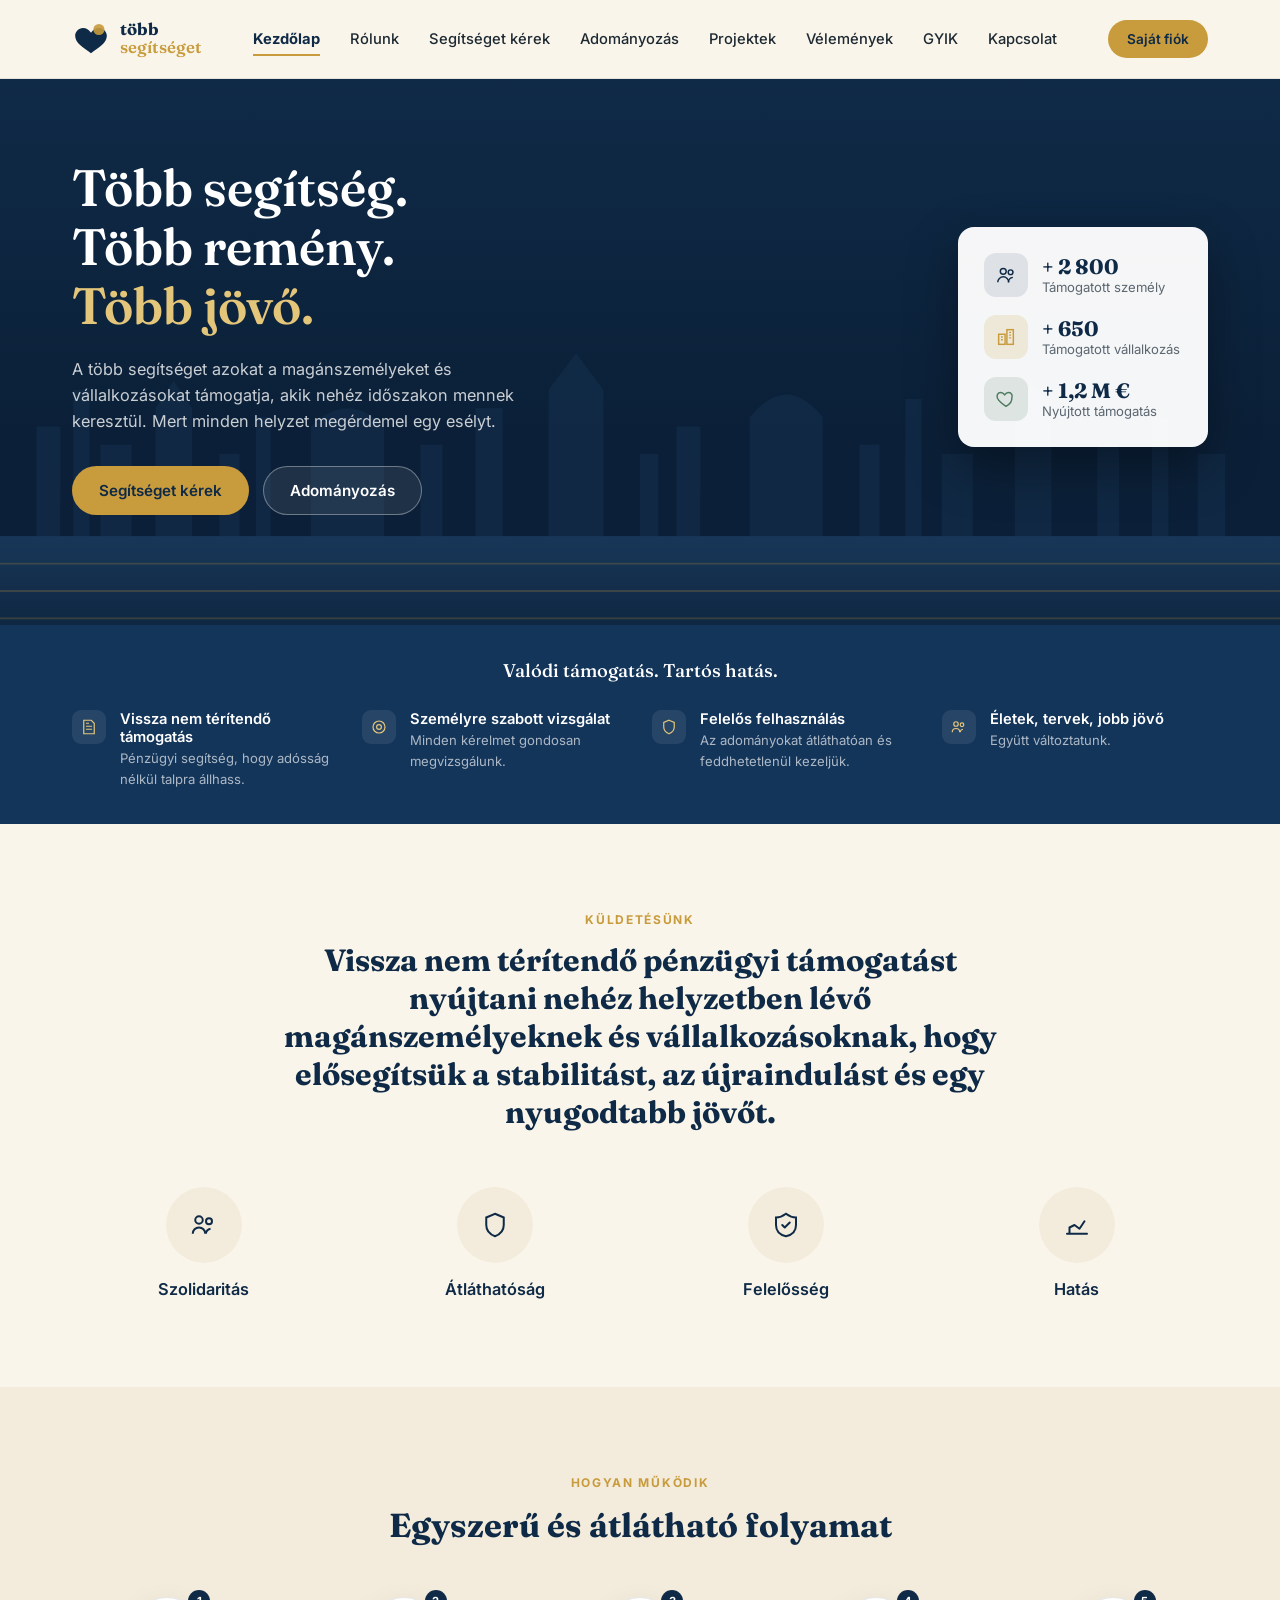
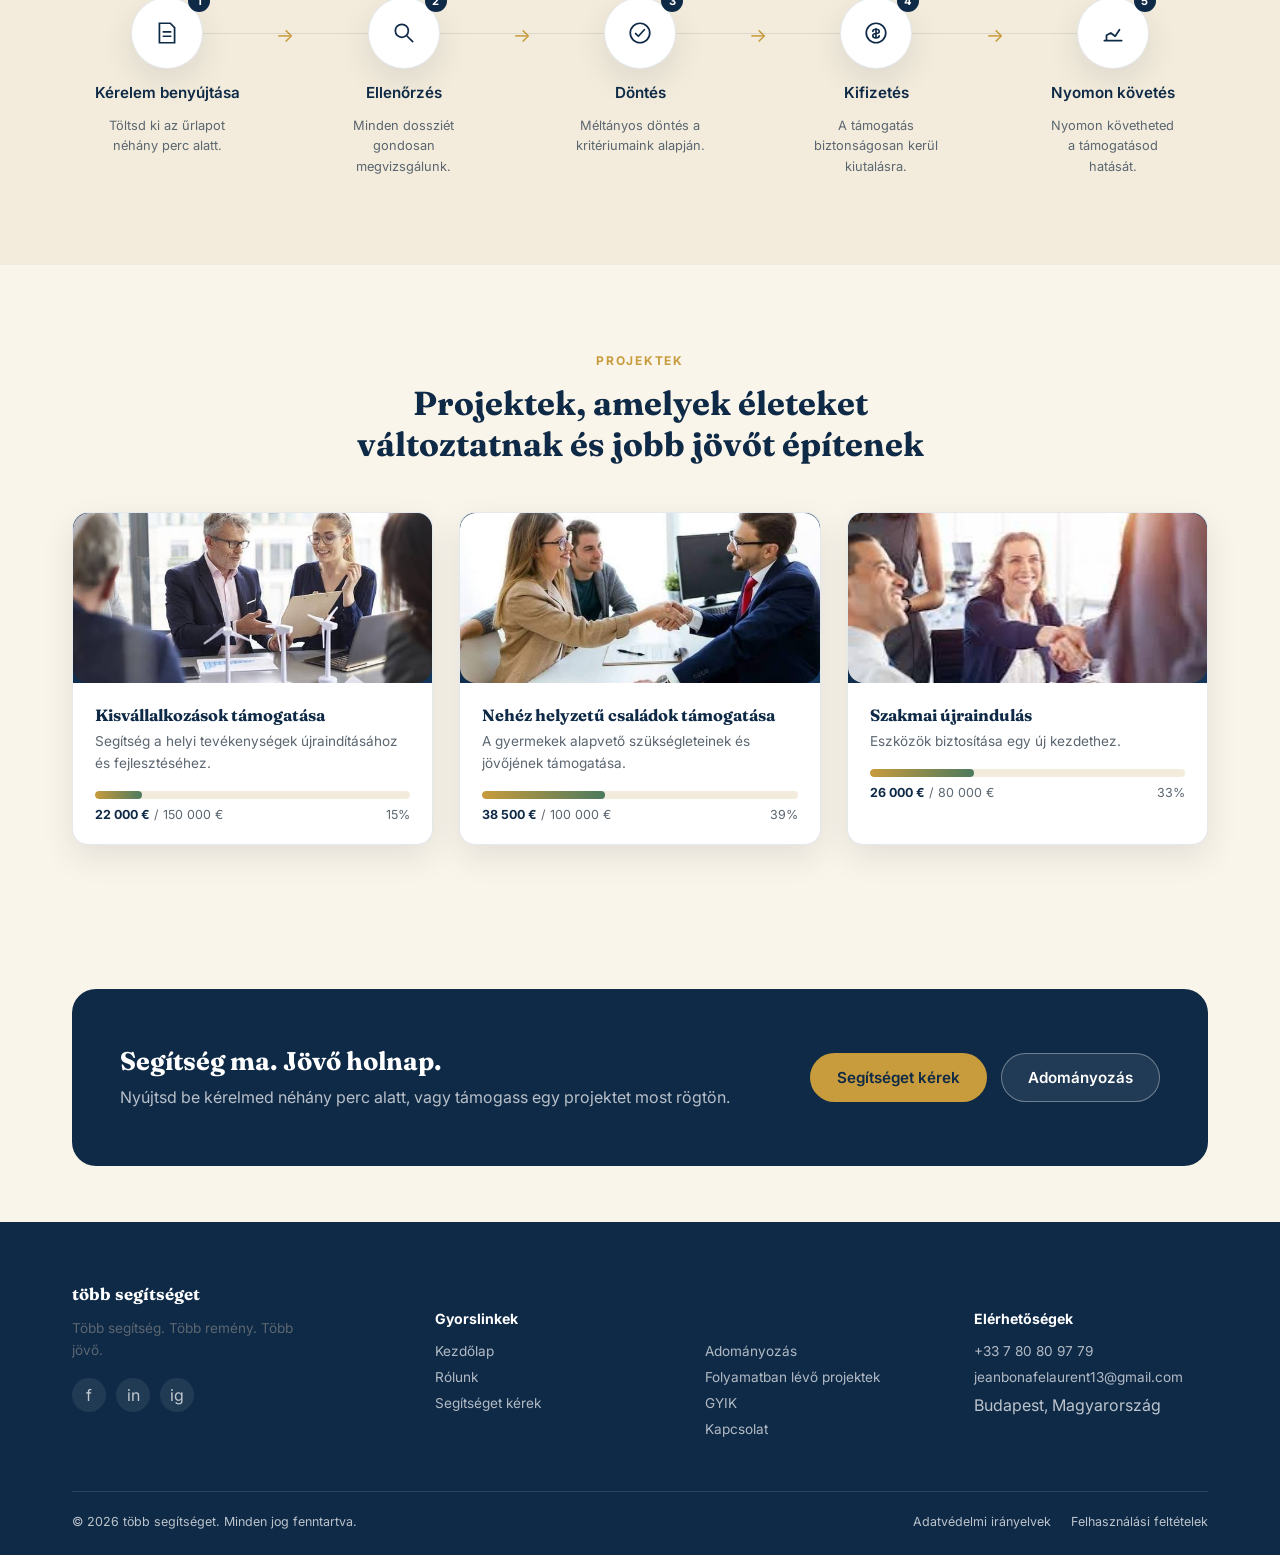
==== commit 90494094: "Modification index.html" ====
--- a/index.html
+++ b/index.html
@@ -232,7 +232,10 @@
     </div>
     <div class="projects-grid">
       <div class="project-card">
-        <div class="project-photo"></div>
+        <div class="project-photo">
+                    <img src="images/images.jpg" alt="Soutien aux petites entreprises" style="width:100%;height:100%;object-fit:cover;border-radius:var(--radius);">
+
+        </div>
         <div class="project-body">
           <h4 data-i18n="proj1_name">Soutien aux petites entreprises</h4>
           <p data-i18n="proj1_desc">Aider à relancer et développer les activités locales.</p>
@@ -241,7 +244,10 @@
         </div>
       </div>
       <div class="project-card">
-        <div class="project-photo"></div>
+        <div class="project-photo">
+                    <img src="images/images1.jpg" alt="Aide aux familles en difficulté" style="width:100%;height:100%;object-fit:cover;border-radius:var(--radius);">
+
+        </div>
         <div class="project-body">
           <h4 data-i18n="proj2_name">Aide aux familles en difficulté</h4>
           <p data-i18n="proj2_desc">Soutenir les besoins essentiels et l'avenir des enfants.</p>
@@ -250,7 +256,10 @@
         </div>
       </div>
       <div class="project-card">
-        <div class="project-photo"></div>
+        <div class="project-photo">
+                    <img src="images/images2.jpg" alt="Relance professionnelle" style="width:100%;height:100%;object-fit:cover;border-radius:var(--radius);">
+
+        </div>
         <div class="project-body">
           <h4 data-i18n="proj3_name">Relance professionnelle</h4>
           <p data-i18n="proj3_desc">Redonner les moyens d'un nouveau départ.</p>
